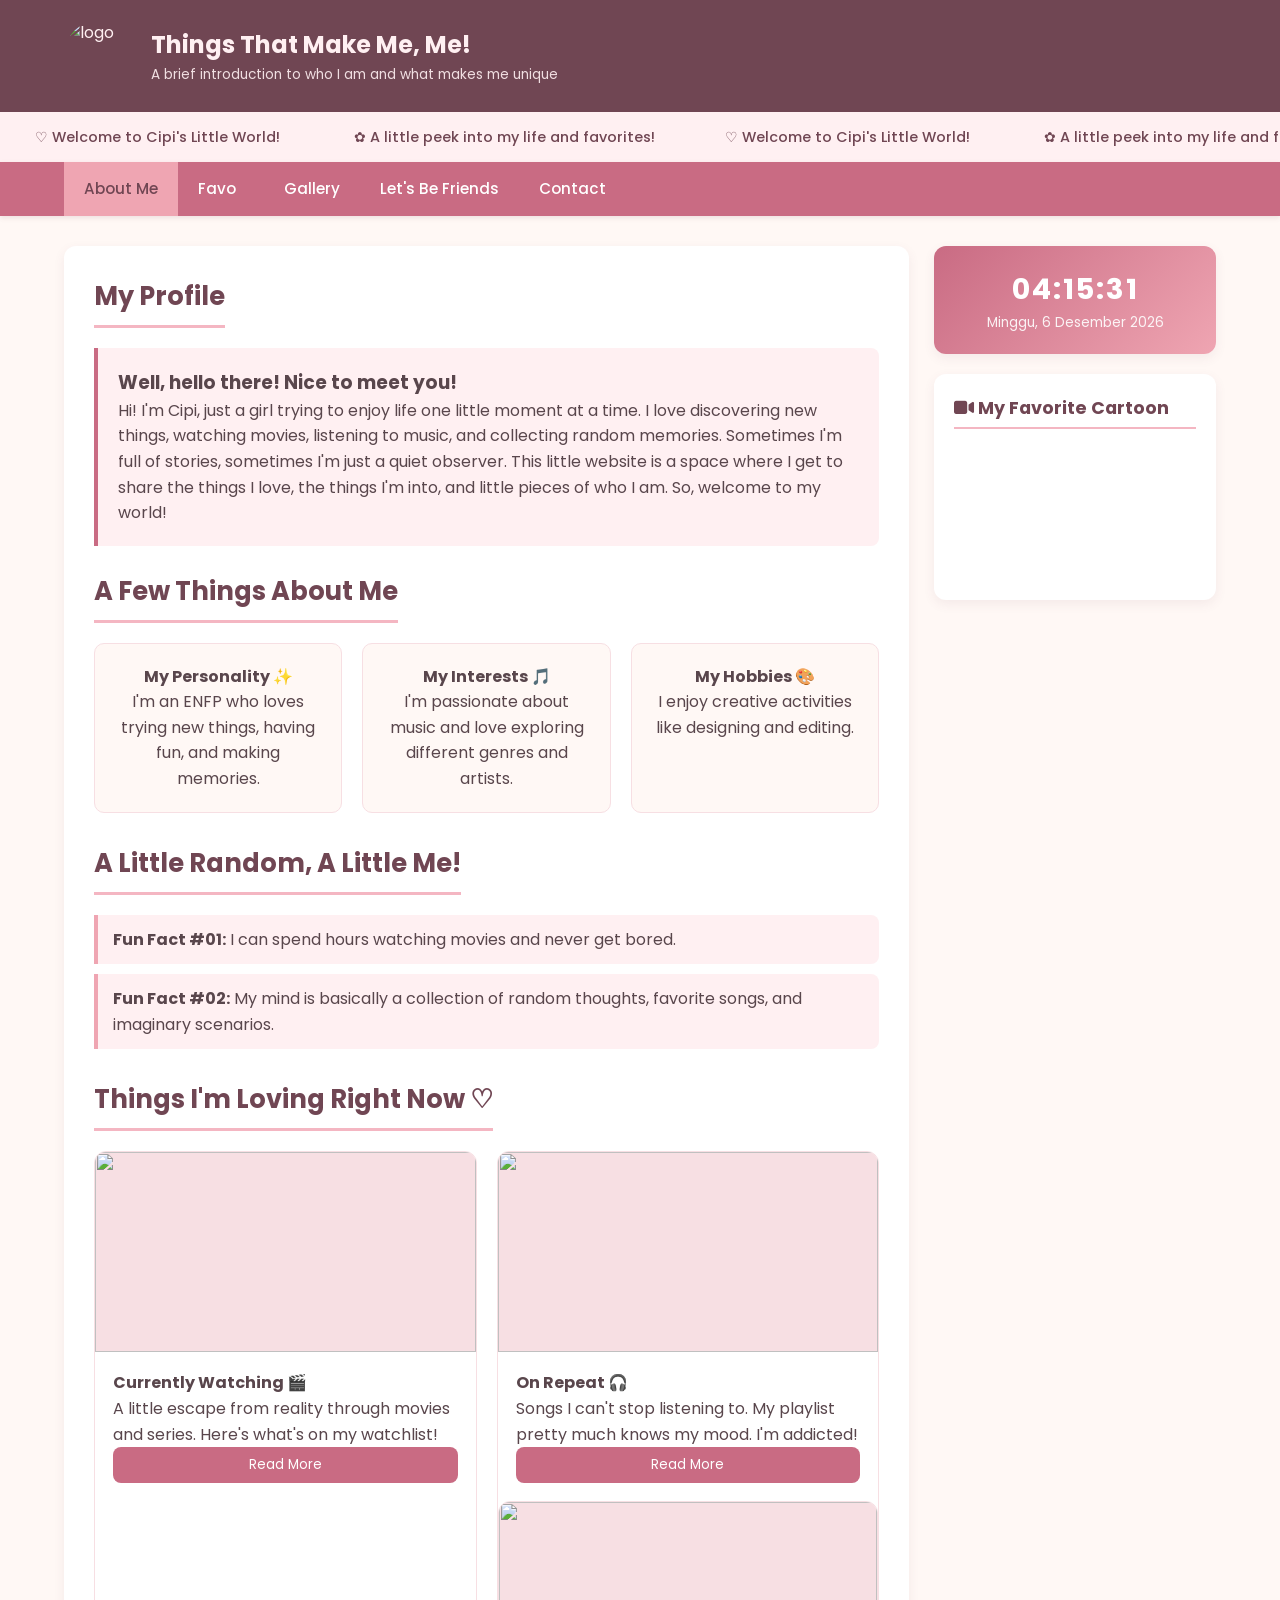
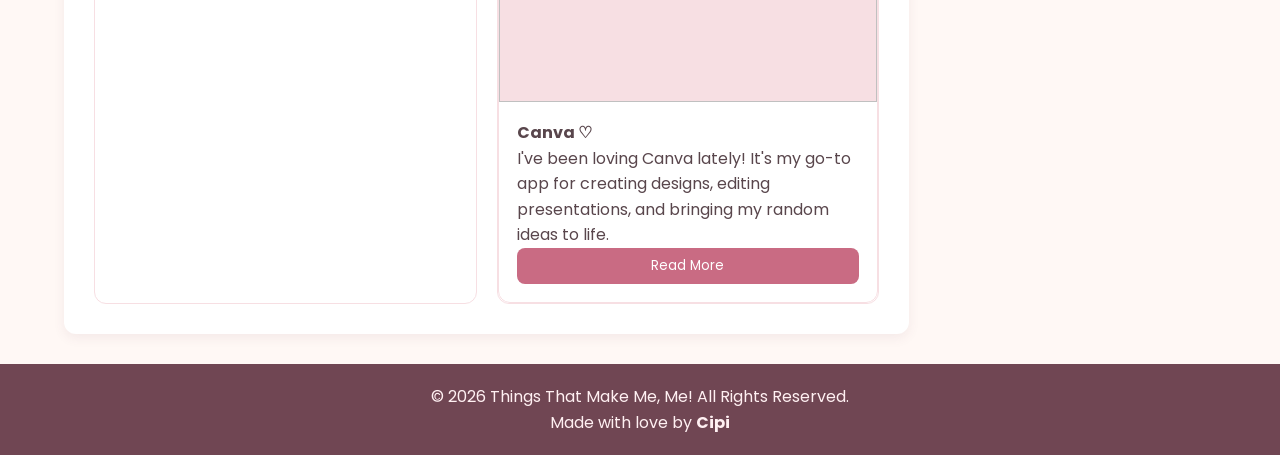
==== index.html @ 87992e9e "Add files via upload" ====
<!DOCTYPE html>
<html lang="id">
<head>
    <meta charset="UTF-8">
    <meta name="viewport" content="width=device-width, initial-scale=1.0">
    <title>Things That Make Me, Me!</title>
    <link rel="stylesheet" href="https://cdnjs.cloudflare.com/ajax/libs/font-awesome/6.4.0/css/all.min.css">
    <link href="https://fonts.googleapis.com/css2?family=Poppins:wght@300;400;500;600;700&display=swap" rel="stylesheet">
    <link rel="stylesheet" href="uts.css">
    <link rel="icon" type="image/x-icon" href="/uts/logocipi.jpeg"">
</head>
<body>

    <header>
        <div class="logo-container">
            <div class="logo-image">
                <img src="/uts/logocipi.jpeg"" alt="logo">
            </div>
            <div class="logo-text">
                <h1>Things That Make Me, Me!</h1>
                <p>A brief introduction to who I am and what makes me unique</p>
            </div>
        </div>
    </header>

    <div class="running-text">
    <div class="running-content">
        <div class="running-group">
            <span>♡ Welcome to Cipi's Little World!</span>
            <span>✿ A little peek into my life and favorites!</span>
        </div>

        <div class="running-group">
            <span>♡ Welcome to Cipi's Little World!</span>
            <span>✿ A little peek into my life and favorites!</span>
        </div>
    </div>
</div>

    <nav>
        <ul class="nav-list">
            <li class="nav-item active"><a href="aboutme.html" class="nav-link"> About Me</a></li>
            <li class="nav-item">
                <a href="favo.html" class="nav-link"> Favo <i class="favo-dropdown";"></i></a>
                <ul class="menu-favo-dropdown">
                    <li><a href="song.html"> Song</a></li>
                    <li><a href="apk.html"> Application</a></li>
                    <li><a href="film.html"> Film</a></li>
                </ul>
            </li>
            <li class="nav-item"><a href="gallery.html" class="nav-link"> Gallery</a></li>
            <li class="nav-item"><a href="letsbefriends.html" class="nav-link"> Let's Be Friends</a></li>
            <li class="nav-item"><a href="contact.html" class="nav-link"></i> Contact</a></li>
        </ul>
    </nav>

    <div class="container">
        <main>
            <h2 class="section-title">My Profile</h2>
            <div class="profile-card">
                <h3>Well, hello there! Nice to meet you!</h3>
                <p>Hi! I'm Cipi, just a girl trying to enjoy life one little moment at a time.
                    I love discovering new things, watching movies, listening to music, and collecting random memories.
                    Sometimes I'm full of stories, sometimes I'm just a quiet observer.
                    This little website is a space where I get to share the things I love, the things I'm into, and little pieces of who I am.
                    So, welcome to my world!</p>
            </div>

            <h2 class="section-title">A Few Things About Me</h2>
            <div class="card-grid">
                <div class="card-item">
                    <h4>My Personality ✨</h4>
                    <p> I'm an ENFP who loves trying new things, having fun, and making memories.</p>
                </div>
                <div class="card-item">
                    <h4>My Interests 🎵</h4>
                    <p>I'm passionate about music and love exploring different genres and artists.</p>
                </div>
                <div class="card-item">
                    <h4>My Hobbies 🎨</h4>
                    <p>I enjoy creative activities like designing and editing.</p>
                </div>
            </div>

            <h2 class="section-title" style="margin-top: 30px;">A Little Random, A Little Me!</h2>
            <ul class="random-list">
                <li class="random-item"> <strong>Fun Fact #01:</strong> I can spend hours watching movies and never get bored.</li>
                <li class="random-item"> <strong>Fun Fact #02:</strong> My mind is basically a collection of random thoughts, favorite songs, and imaginary scenarios.</li>
            </ul>

            <h2 class="section-title">Things I'm Loving Right Now ♡</h2>
            <div class="articles-grid">
                <div class="article-card">
                    <div><img src="/uts/avenger.jpg" class="article-img"></div>
                    <div class="article-body">
                        <!--urutan nonton marvel-->
                        <h4>Currently Watching 🎬</h4>
                        <p>A little escape from reality through movies and series. Here's what's on my watchlist!</p>
                        <button class="btn-readmore" ><a href="https://www.detik.com/pop/movie/d-7899947/urutan-nonton-film-marvel-berdasarkan-kronologis">Read More</a></button>
                    </div>
                </div>
                <div class="article-card">
                    <div><img src="/uts/lagu.jpg" class="article-img"></div>
                    <div class="article-body">
                        <!--let me know #jerseyclub-->
                        <h4>On Repeat 🎧</h4>
                        <p>Songs I can't stop listening to. My playlist pretty much knows my mood. I'm addicted!</p>
                        <button class="btn-readmore" ><a href="https://genius.com/Prodnissi-and-25hzz-wyw-my-sweetie-jerseyclub-lyrics">Read More</a></button>
                    </div>
                <div class="article-card">
                    <div><img src="/uts/canva.jpg" class="article-img"></div>
                    <div class="article-body">
                        <!--canva-->
                     <h4>Canva ♡</h4>
                     <p>I've been loving Canva lately! It's my go-to app for creating designs, editing presentations, and bringing my random ideas to life.</p>
                        <button class="btn-readmore" ><a href="https://www.kompasiana.com/tag/canva">Read More</a></button>
                    </div>
                </div>
            </div>
        </main>

        <aside>
            <div class="widget clock-widget">
                <div id="clock">00:00:00</div>
                <div id="date">Loading...</div>
            </div>
            <div class="widget">
                <h3 class="widget-title"><i class="fa-solid fa-video"></i> My Favorite Cartoon</h3>
                <div class="video-container">
                    <iframe width="560" height="315" src="https://www.youtube.com/embed/DdE87g6H0eM?si=eLp48s7agHbsijKU" title="YouTube video player" frameborder="0" allow="accelerometer; autoplay; clipboard-write; encrypted-media; gyroscope; picture-in-picture; web-share" referrerpolicy="strict-origin-when-cross-origin" allowfullscreen></iframe>
                </div>
            </div>
        </aside>
    </div>

    <footer>
        <p>&copy; 2026 Things That Make Me, Me! All Rights Reserved.</p>
        <p>Made with love by <strong> Cipi</strong></p>
    </footer>

    <script src="uts.js"></script>
</body>
</html>
---- uts.css ----
* {
    margin: 0;
    padding: 0;
    box-sizing: border-box;
    font-family: 'Poppins', sans-serif;
}

body {
    background-color: #FFF8F5;
    color: #59464C;
    line-height: 1.6;
    display: flex;
    flex-direction: column;
    min-height: 100vh;
}

header {
    background-size: cover;
    background-color: #704653;
    color: #FFF0F2;
    padding: 20px 5%;
    display: flex;
    justify-content: space-between;
    align-items: center;
    box-shadow: 0 4px 12px rgba(112, 70, 83, 0.12);
}

.logo-container {
    display: flex;
    align-items: center;
    gap: 15px;
}

.logo-image {
    width: 4.5rem;
    height: 4.5rem;
    border-radius: 50%;
    overflow: hidden;
}

.logo-container i {
    font-size: 2.5rem;
    color: #F4B6C2;
}

.logo-container img {
    width: 4.5rem;
}

.logo-text h1 {
    font-size: 1.5rem;
    font-weight: 700;
}

.logo-text p {
    font-size: 0.85rem;
    opacity: 0.9;
}

nav {
    background-color: #C96B83;
    position: sticky;
    top: 0;
    z-index: 1000;
    box-shadow: 0 2px 5px rgba(112, 70, 83, 0.12);
}

.nav-list {
    display: flex;
    list-style: none;
    padding: 0 5%;
}

.nav-item {
    position: relative;
}

.nav-link {
    display: flex;
    align-items: center;
    gap: 8px;
    padding: 15px 20px;
    color: #FFFFFF;
    text-decoration: none;
    font-weight: 500;
    font-size: 0.95rem;
    transition: background 0.3s;
}

.nav-link:hover,
.nav-item.active > .nav-link {
    background-color: #EFA5B2;
    color: #704653;
}

.menu-favo-dropdown {
    position: absolute;
    top: 100%;
    left: 0;
    background-color: #FFF0F2;
    min-width: 200px;
    box-shadow: 0 4px 12px rgba(112, 70, 83, 0.12);
    display: none;
    list-style: none;
    border-radius: 0 0 8px 8px;
    overflow: hidden;
    z-index: 1001;
}

.menu-favo-dropdown li a {
    color: #59464C;
    padding: 12px 20px;
    display: block;
    text-decoration: none;
    font-size: 0.9rem;
    border-bottom: 1px solid #F7DFE3;
}

.menu-favo-dropdown li a:hover {
    background-color: #F7DFE3;
    color: #B85C75;
}

.nav-item:hover .menu-favo-dropdown {
    display: block;
}

.container {
    max-width: 1200px;
    width: 90%;
    margin: 30px auto;
    display: grid;
    grid-template-columns: 3fr 1fr;
    gap: 25px;
    flex: 1;
}

main {
    background-color: #FFFFFF;
    padding: 30px;
    border-radius: 12px;
    box-shadow: 0 4px 12px rgba(112, 70, 83, 0.08);
}

.section-title {
    font-size: 1.6rem;
    color: #704653;
    margin-bottom: 20px;
    padding-bottom: 8px;
    border-bottom: 3px solid #F4B6C2;
    display: inline-block;
}

aside {
    display: flex;
    flex-direction: column;
    gap: 20px;
}

.widget {
    background-color: #FFFFFF;
    padding: 20px;
    border-radius: 12px;
    box-shadow: 0 4px 12px rgba(112, 70, 83, 0.08);
}

.widget-title {
    font-size: 1.1rem;
    color: #704653;
    margin-bottom: 15px;
    padding-bottom: 5px;
    border-bottom: 2px solid #F4B6C2;
}

.clock-widget {
    text-align: center;
    background: linear-gradient(135deg, #C96B83, #EFA5B2);
    color: #FFFFFF;
    border-radius: 12px;
    padding: 20px;
}

#clock {
    font-size: 1.8rem;
    font-weight: 700;
    letter-spacing: 2px;
}

#date {
    font-size: 0.85rem;
    opacity: 0.9;
}

.video-container {
    position: relative;
    padding-bottom: 56.25%;
    height: 0;
    overflow: hidden;
    border-radius: 8px;
}

.video-container iframe {
    position: absolute;
    top: 0;
    left: 0;
    width: 100%;
    height: 100%;
    border: 0;
}

.profile-card {
    background: #FFF0F2;
    border-left: 4px solid #C96B83;
    padding: 20px;
    border-radius: 0 8px 8px 0;
    margin-bottom: 25px;
}

.card-grid {
    display: grid;
    grid-template-columns: repeat(auto-fit, minmax(200px, 1fr));
    gap: 20px;
}

.card-item {
    background-color: #FFF8F5;
    border: 1px solid #F7DFE3;
    padding: 20px;
    border-radius: 10px;
    text-align: center;
}

.card-item i {
    font-size: 2.5rem;
    color: #C96B83;
    margin-bottom: 15px;
}

.random-list {
    list-style: none;
    margin-bottom: 30px;
}

.random-item {
    padding: 12px 15px;
    background: #FFF0F2;
    border-left: 4px solid #EFA5B2;
    margin-bottom: 10px;
    border-radius: 0 8px 8px 0;
}

.articles-grid {
    display: grid;
    grid-template-columns: repeat(auto-fit, minmax(220px, 1fr));
    gap: 20px;
}

.article-card {
    background-color: #FFFFFF;
    border: 1px solid #F7DFE3;
    border-radius: 12px;
    overflow: hidden;
    display: flex;
    flex-direction: column;
    width: 100%;
}

.article-card > div:first-child {
    width: 100%;
    height: 200px;
    overflow: hidden;
}

.article-card a {
    text-decoration: none;
    color: #FFFFFF;
}

.article-img {
    height: 100%;
    background-color: #F7DFE3;
    display: block;
    align-items: center;
    justify-content: center;
    color: #B9A7AB;
    font-size: 2rem;
    width: 100%;
    object-fit: cover;
}

.article-body {
    width: 100%;
    padding: 18px;
    display: flex;
    flex-direction: column;
    flex-grow: 1;
}

.btn-readmore,
.btn-submit {
    width: 100% ;
    background-color: #C96B83;
    color: #FFFFFF;
    border: none;
    padding: 8px 15px;
    border-radius: 8px;
    cursor: pointer;
    text-decoration: none;
    display: inline-block;
    transition: background 0.3s;
}

.btn-readmore:hover,
.btn-submit:hover {
    background-color: #704653;
}

.btn-submit {
    padding: 12px 25px;
    font-size: 1rem;
}

.form-group {
    margin-bottom: 18px;
}

.form-group label {
    display: block;
    margin-bottom: 6px;
    font-weight: 500;
    color: #704653;
}

.form-control {
    width: 100%;
    padding: 10px 12px;
    border: 1px solid #E8DDDF;
    border-radius: 6px;
    outline: none;
}

.form-control:focus {
    border-color: #C96B83;
}

.gallery-grid {
    display: grid;
    grid-template-columns: repeat(auto-fit, minmax(180px, 1fr));
    gap: 15px;
}

.gallery-item {
    width: 100%;
    aspect-ratio: 1 / 1;
    overflow: hidden;
    border-radius: 8px;
}

.gallery-item img {
    width: 100%;
    height: 100%;
    object-fit: cover;
    display: block;
}

.contact-info {
    display: grid;
    grid-template-columns: repeat(auto-fit, minmax(200px, 1fr));
    gap: 20px;
    margin-bottom: 30px;
}

.contact-card {
    background: #FFF0F2;
    padding: 15px;
    border-radius: 10px;
    display: flex;
    align-items: center;
    gap: 15px;
}

footer {
    background-color: #704653;
    color: #FFF0F2;
    text-align: center;
    padding: 20px;
    margin-top: auto;
}

.running-text {
    width: 100%;
    overflow: hidden;
    background-color: #FFF0F2;
    color: #C96B83;
    padding: 12px 0;
    white-space: nowrap;
}

.running-content {
    display: flex;
    width: max-content;
    animation: marqueeMove 18s linear infinite;
    will-change: transform;
}

.running-group span {
    font-size: 0.9rem;
    font-weight: 500;
    padding: 0 35px;
    color: #704653;
}

.running-group span {
    font-size: 0.9rem;
    font-weight: 500;
    padding: 0 35px;
}

@keyframes marqueeMove {
    0% {
        transform: translateX(0);
    }

    100% {
        transform: translateX(-50%);
    }
}

.running-text:hover .running-content {
    animation-play-state: paused;
}
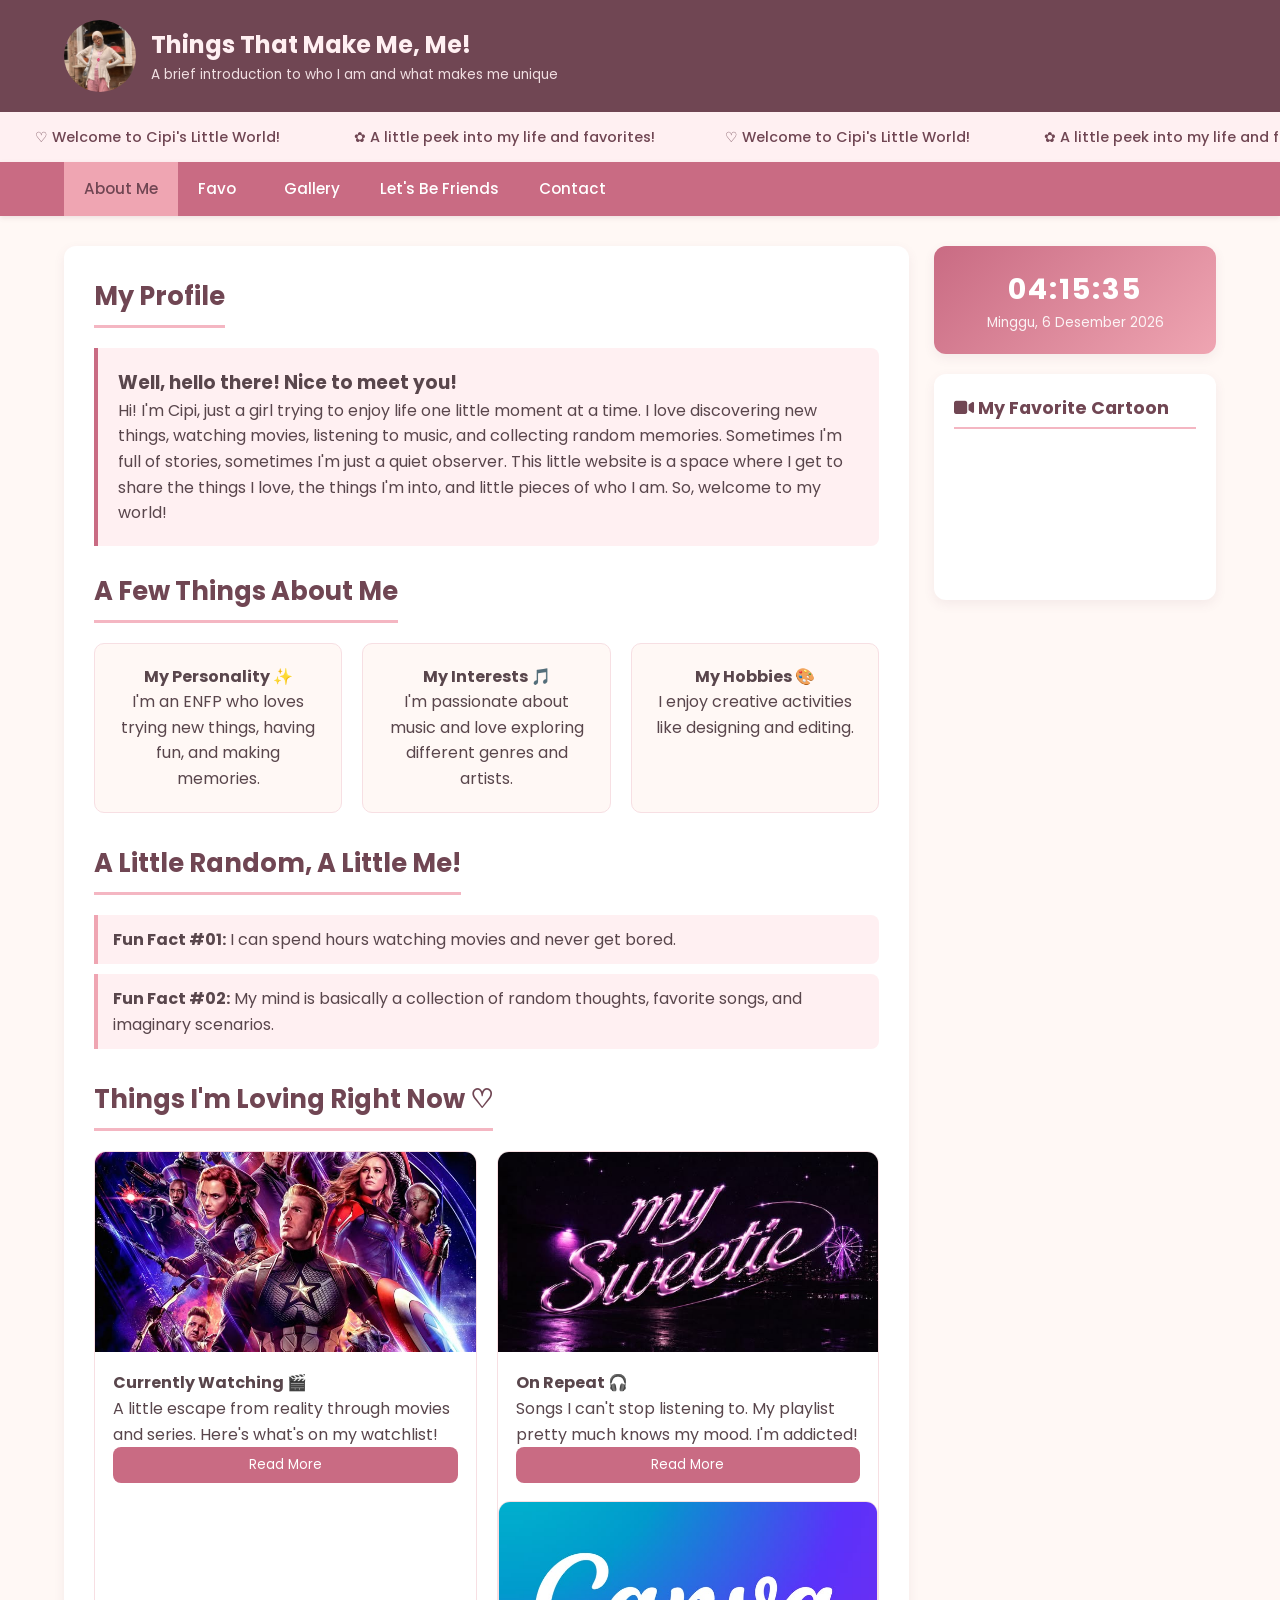
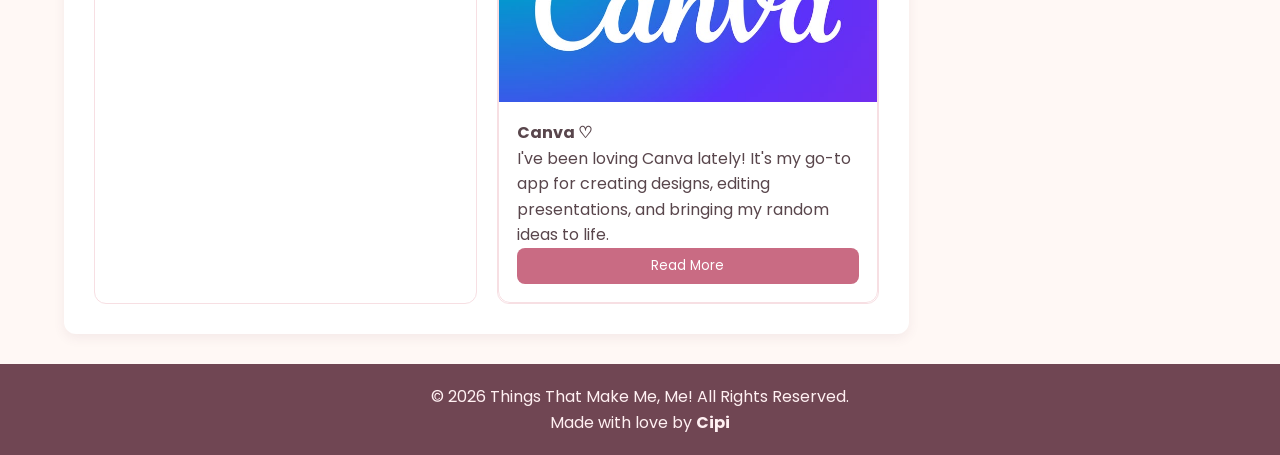
==== commit 94bb8db3: "Fix HTML structure and update image paths" ====
--- a/index.html
+++ b/index.html
@@ -7,14 +7,14 @@
     <link rel="stylesheet" href="https://cdnjs.cloudflare.com/ajax/libs/font-awesome/6.4.0/css/all.min.css">
     <link href="https://fonts.googleapis.com/css2?family=Poppins:wght@300;400;500;600;700&display=swap" rel="stylesheet">
     <link rel="stylesheet" href="uts.css">
-    <link rel="icon" type="image/x-icon" href="/uts/logocipi.jpeg"">
+    <link rel="icon" type="image/x-icon" href="logocipi.jpeg"">
 </head>
 <body>
 
     <header>
         <div class="logo-container">
             <div class="logo-image">
-                <img src="/uts/logocipi.jpeg"" alt="logo">
+                <img src="logocipi.jpeg"" alt="logo">
             </div>
             <div class="logo-text">
                 <h1>Things That Make Me, Me!</h1>
@@ -91,7 +91,7 @@
             <h2 class="section-title">Things I'm Loving Right Now ♡</h2>
             <div class="articles-grid">
                 <div class="article-card">
-                    <div><img src="/uts/avenger.jpg" class="article-img"></div>
+                    <div><img src="avenger.jpg" class="article-img"></div>
                     <div class="article-body">
                         <!--urutan nonton marvel-->
                         <h4>Currently Watching 🎬</h4>
@@ -100,7 +100,7 @@
                     </div>
                 </div>
                 <div class="article-card">
-                    <div><img src="/uts/lagu.jpg" class="article-img"></div>
+                    <div><img src="lagu.jpg" class="article-img"></div>
                     <div class="article-body">
                         <!--let me know #jerseyclub-->
                         <h4>On Repeat 🎧</h4>
@@ -108,7 +108,7 @@
                         <button class="btn-readmore" ><a href="https://genius.com/Prodnissi-and-25hzz-wyw-my-sweetie-jerseyclub-lyrics">Read More</a></button>
                     </div>
                 <div class="article-card">
-                    <div><img src="/uts/canva.jpg" class="article-img"></div>
+                    <div><img src="canva.jpg" class="article-img"></div>
                     <div class="article-body">
                         <!--canva-->
                      <h4>Canva ♡</h4>
@@ -140,4 +140,4 @@
 
     <script src="uts.js"></script>
 </body>
-</html>+</html>
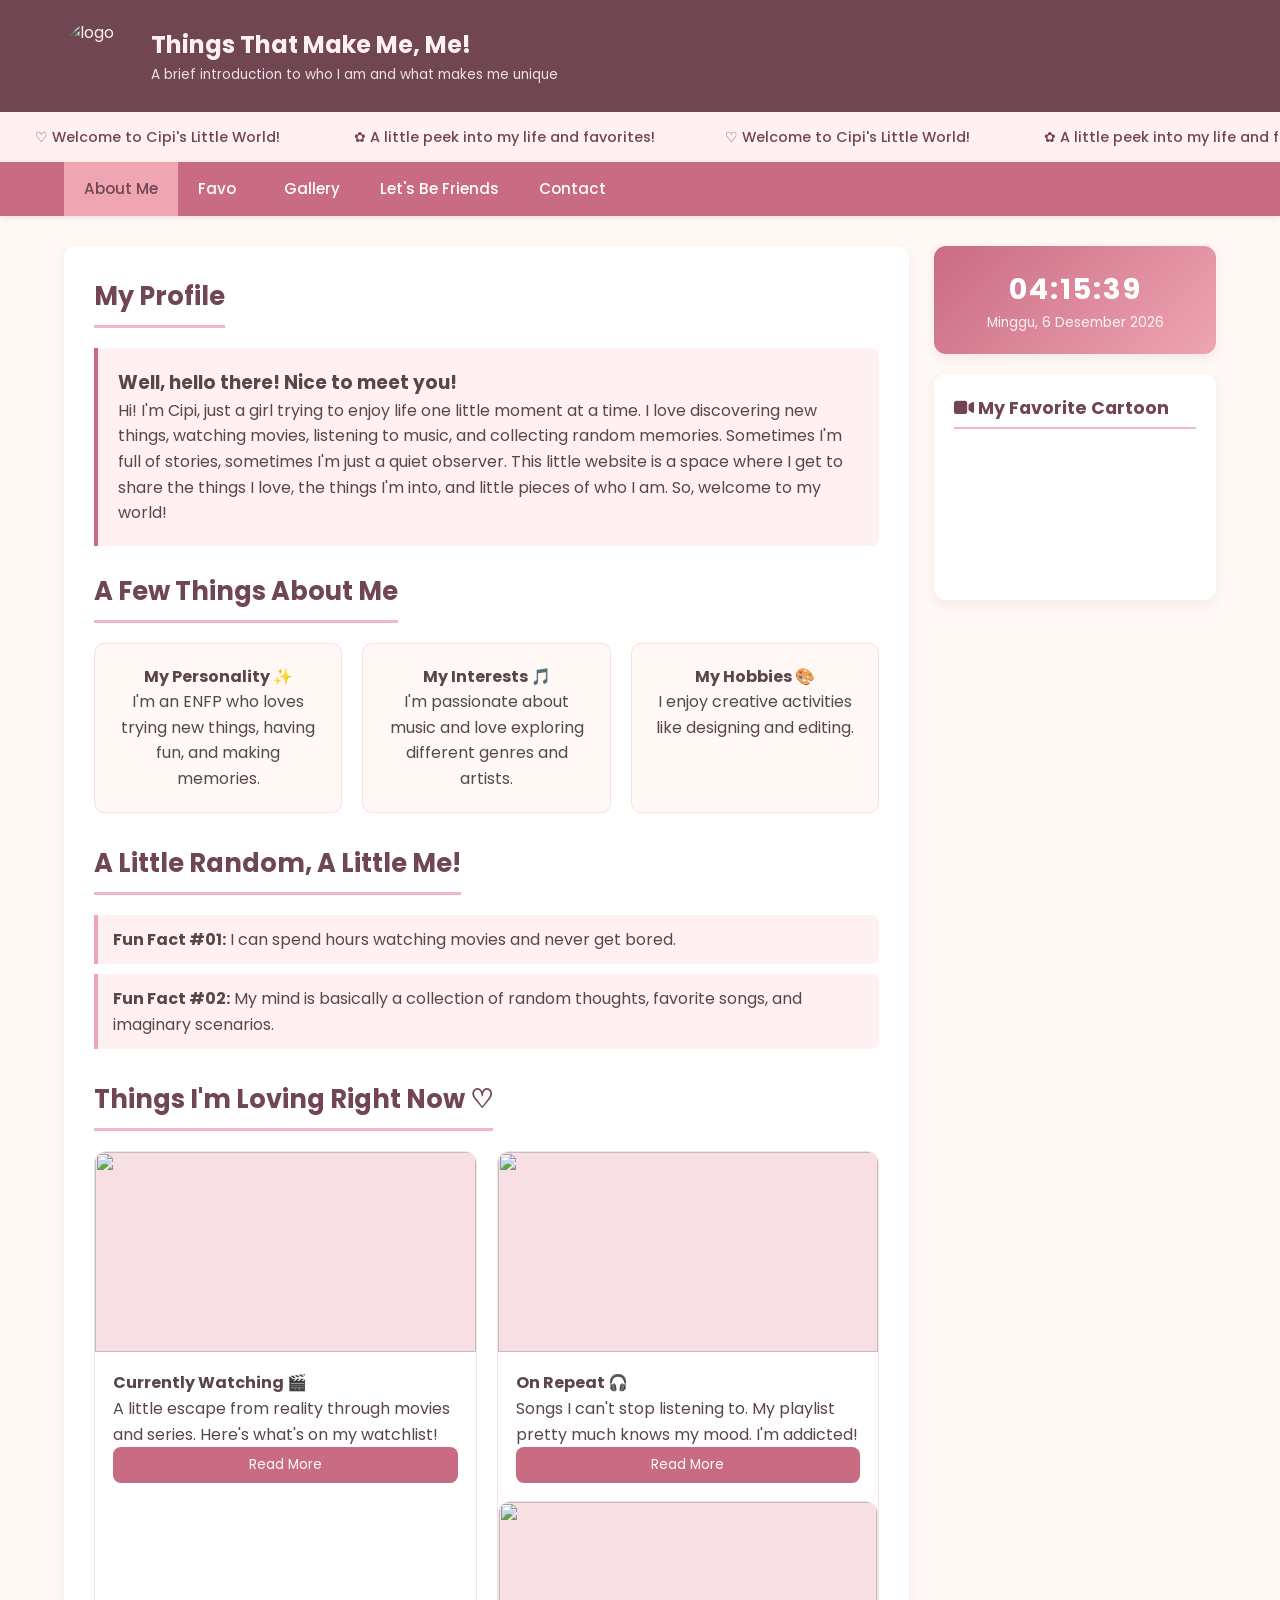
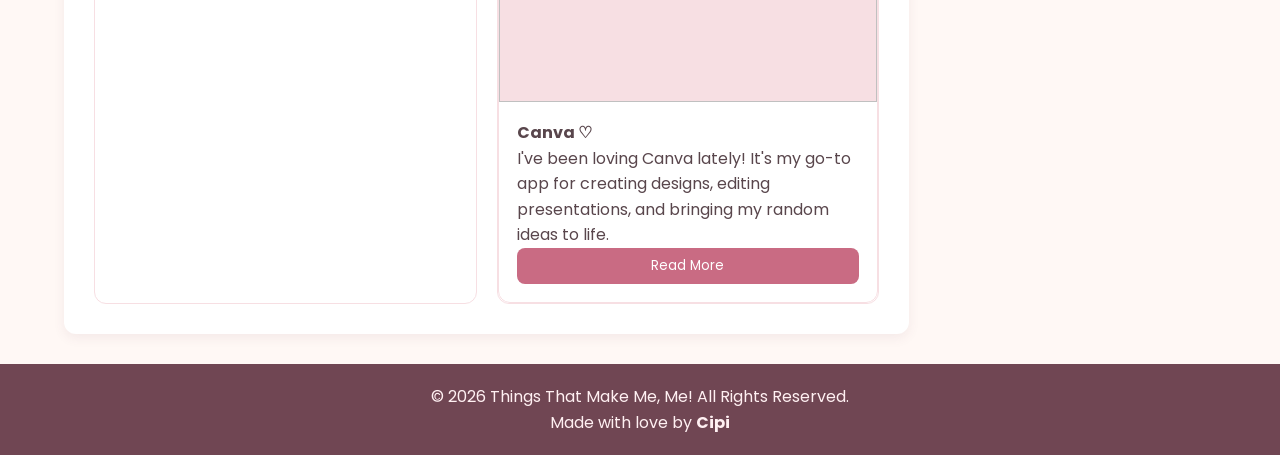
==== commit 3cc8f83c: "Add files via upload" ====
--- a/index.html
+++ b/index.html
@@ -7,14 +7,14 @@
     <link rel="stylesheet" href="https://cdnjs.cloudflare.com/ajax/libs/font-awesome/6.4.0/css/all.min.css">
     <link href="https://fonts.googleapis.com/css2?family=Poppins:wght@300;400;500;600;700&display=swap" rel="stylesheet">
     <link rel="stylesheet" href="uts.css">
-    <link rel="icon" type="image/x-icon" href="logocipi.jpeg"">
+    <link rel="icon" type="image/x-icon" href="/uts/logocipi.jpeg"">
 </head>
 <body>
 
     <header>
         <div class="logo-container">
             <div class="logo-image">
-                <img src="logocipi.jpeg"" alt="logo">
+                <img src="/uts/logocipi.jpeg"" alt="logo">
             </div>
             <div class="logo-text">
                 <h1>Things That Make Me, Me!</h1>
@@ -39,9 +39,9 @@
 
     <nav>
         <ul class="nav-list">
-            <li class="nav-item active"><a href="aboutme.html" class="nav-link"> About Me</a></li>
+            <li class="nav-item active"><a href="index.html" class="nav-link"> About Me</a></li>
             <li class="nav-item">
-                <a href="favo.html" class="nav-link"> Favo <i class="favo-dropdown";"></i></a>
+                <a href="favo.html" class="nav-link"> Favo <i class="fa-solid fa-chevron-down;"></i></a>
                 <ul class="menu-favo-dropdown">
                     <li><a href="song.html"> Song</a></li>
                     <li><a href="apk.html"> Application</a></li>
@@ -91,7 +91,7 @@
             <h2 class="section-title">Things I'm Loving Right Now ♡</h2>
             <div class="articles-grid">
                 <div class="article-card">
-                    <div><img src="avenger.jpg" class="article-img"></div>
+                    <div><img src="/uts/avenger.jpg" class="article-img"></div>
                     <div class="article-body">
                         <!--urutan nonton marvel-->
                         <h4>Currently Watching 🎬</h4>
@@ -100,7 +100,7 @@
                     </div>
                 </div>
                 <div class="article-card">
-                    <div><img src="lagu.jpg" class="article-img"></div>
+                    <div><img src="/uts/lagu.jpg" class="article-img"></div>
                     <div class="article-body">
                         <!--let me know #jerseyclub-->
                         <h4>On Repeat 🎧</h4>
@@ -108,7 +108,7 @@
                         <button class="btn-readmore" ><a href="https://genius.com/Prodnissi-and-25hzz-wyw-my-sweetie-jerseyclub-lyrics">Read More</a></button>
                     </div>
                 <div class="article-card">
-                    <div><img src="canva.jpg" class="article-img"></div>
+                    <div><img src="/uts/canva.jpg" class="article-img"></div>
                     <div class="article-body">
                         <!--canva-->
                      <h4>Canva ♡</h4>
@@ -140,4 +140,4 @@
 
     <script src="uts.js"></script>
 </body>
-</html>
+</html>
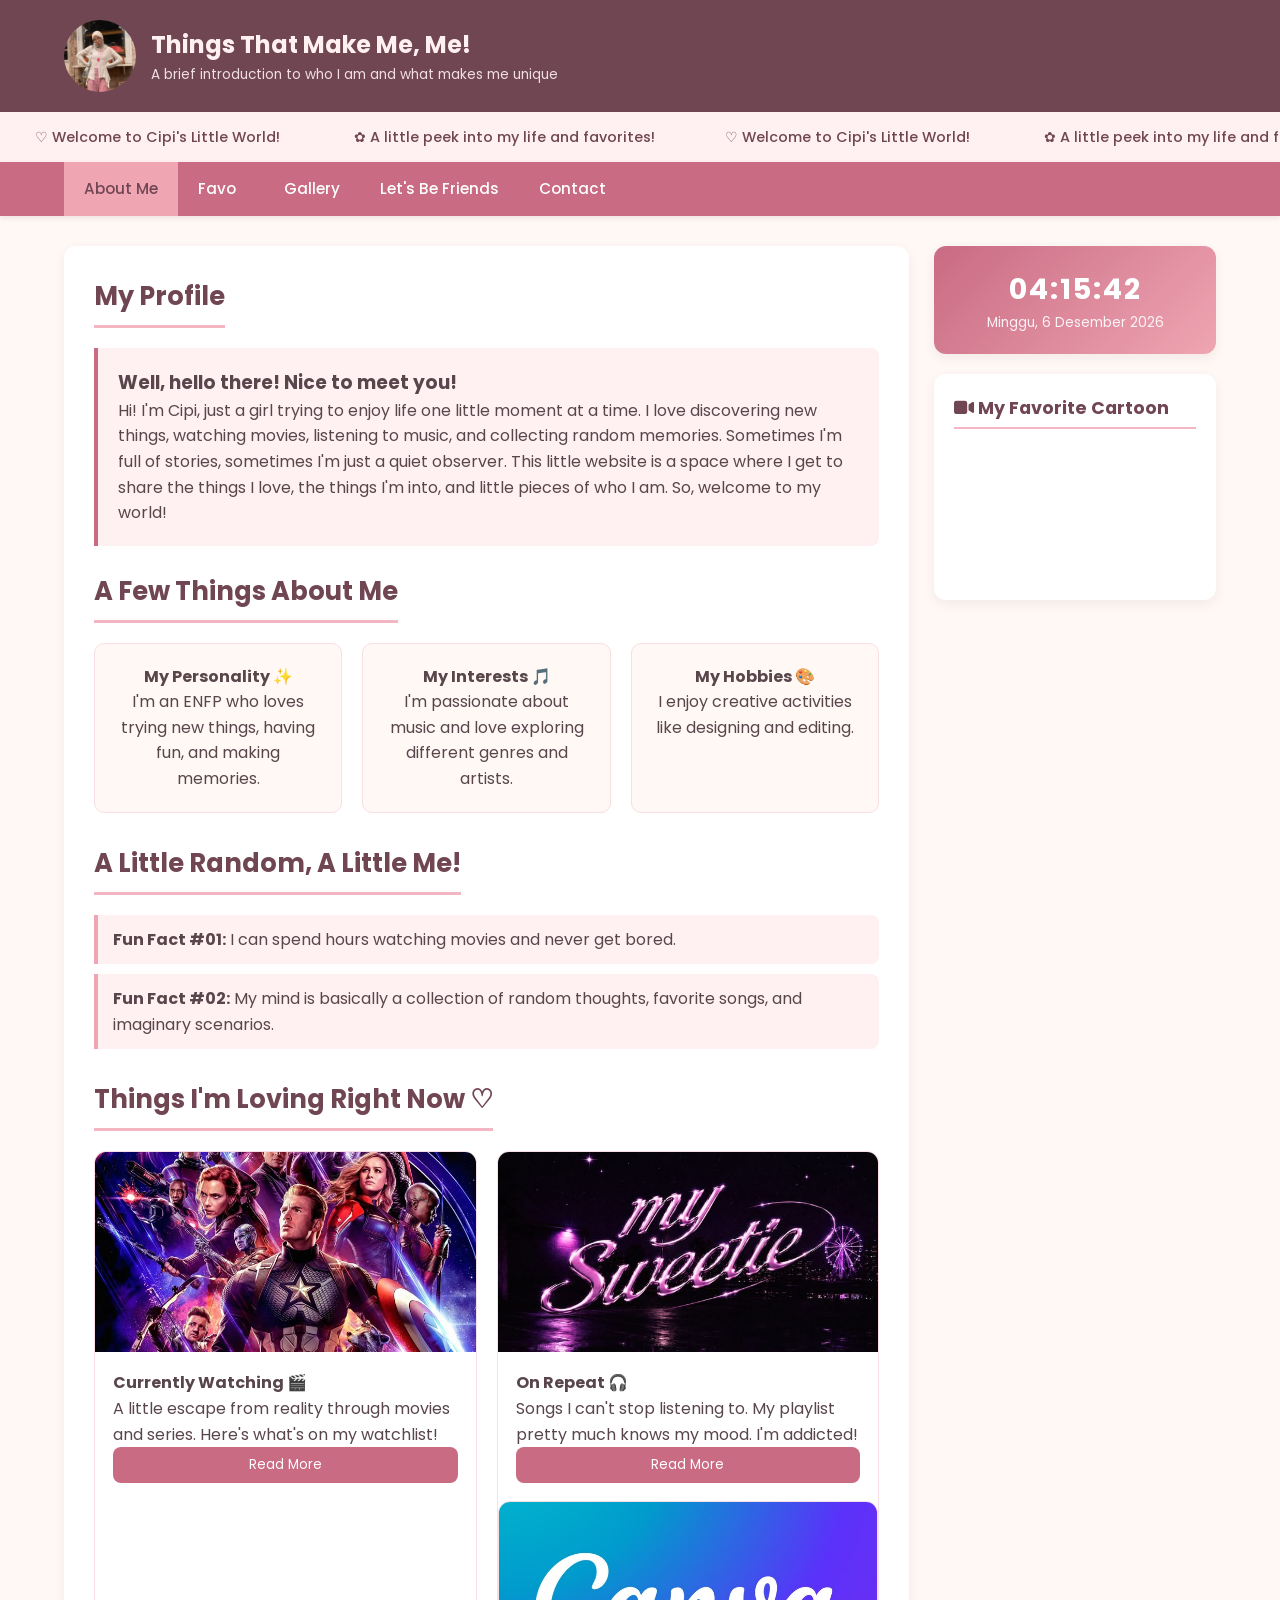
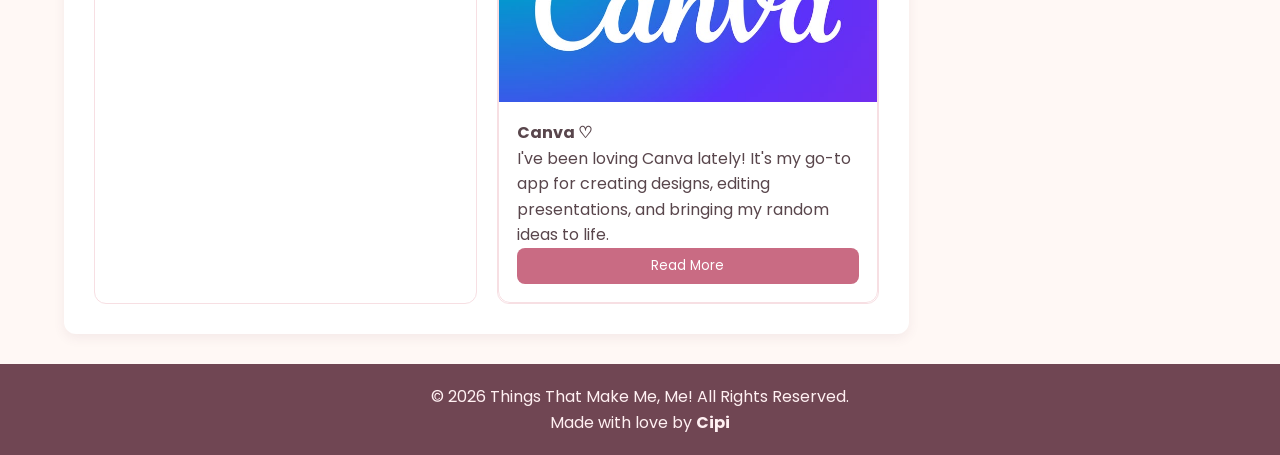
==== commit 97491d29: "Update index.html" ====
--- a/index.html
+++ b/index.html
@@ -7,14 +7,14 @@
     <link rel="stylesheet" href="https://cdnjs.cloudflare.com/ajax/libs/font-awesome/6.4.0/css/all.min.css">
     <link href="https://fonts.googleapis.com/css2?family=Poppins:wght@300;400;500;600;700&display=swap" rel="stylesheet">
     <link rel="stylesheet" href="uts.css">
-    <link rel="icon" type="image/x-icon" href="/uts/logocipi.jpeg"">
+    <link rel="icon" type="image/x-icon" href="logocipi.jpeg"">
 </head>
 <body>
 
     <header>
         <div class="logo-container">
             <div class="logo-image">
-                <img src="/uts/logocipi.jpeg"" alt="logo">
+                <img src="logocipi.jpeg"" alt="logo">
             </div>
             <div class="logo-text">
                 <h1>Things That Make Me, Me!</h1>
@@ -91,7 +91,7 @@
             <h2 class="section-title">Things I'm Loving Right Now ♡</h2>
             <div class="articles-grid">
                 <div class="article-card">
-                    <div><img src="/uts/avenger.jpg" class="article-img"></div>
+                    <div><img src="avenger.jpg" class="article-img"></div>
                     <div class="article-body">
                         <!--urutan nonton marvel-->
                         <h4>Currently Watching 🎬</h4>
@@ -100,7 +100,7 @@
                     </div>
                 </div>
                 <div class="article-card">
-                    <div><img src="/uts/lagu.jpg" class="article-img"></div>
+                    <div><img src="lagu.jpg" class="article-img"></div>
                     <div class="article-body">
                         <!--let me know #jerseyclub-->
                         <h4>On Repeat 🎧</h4>
@@ -108,7 +108,7 @@
                         <button class="btn-readmore" ><a href="https://genius.com/Prodnissi-and-25hzz-wyw-my-sweetie-jerseyclub-lyrics">Read More</a></button>
                     </div>
                 <div class="article-card">
-                    <div><img src="/uts/canva.jpg" class="article-img"></div>
+                    <div><img src="canva.jpg" class="article-img"></div>
                     <div class="article-body">
                         <!--canva-->
                      <h4>Canva ♡</h4>
@@ -140,4 +140,4 @@
 
     <script src="uts.js"></script>
 </body>
-</html>+</html>
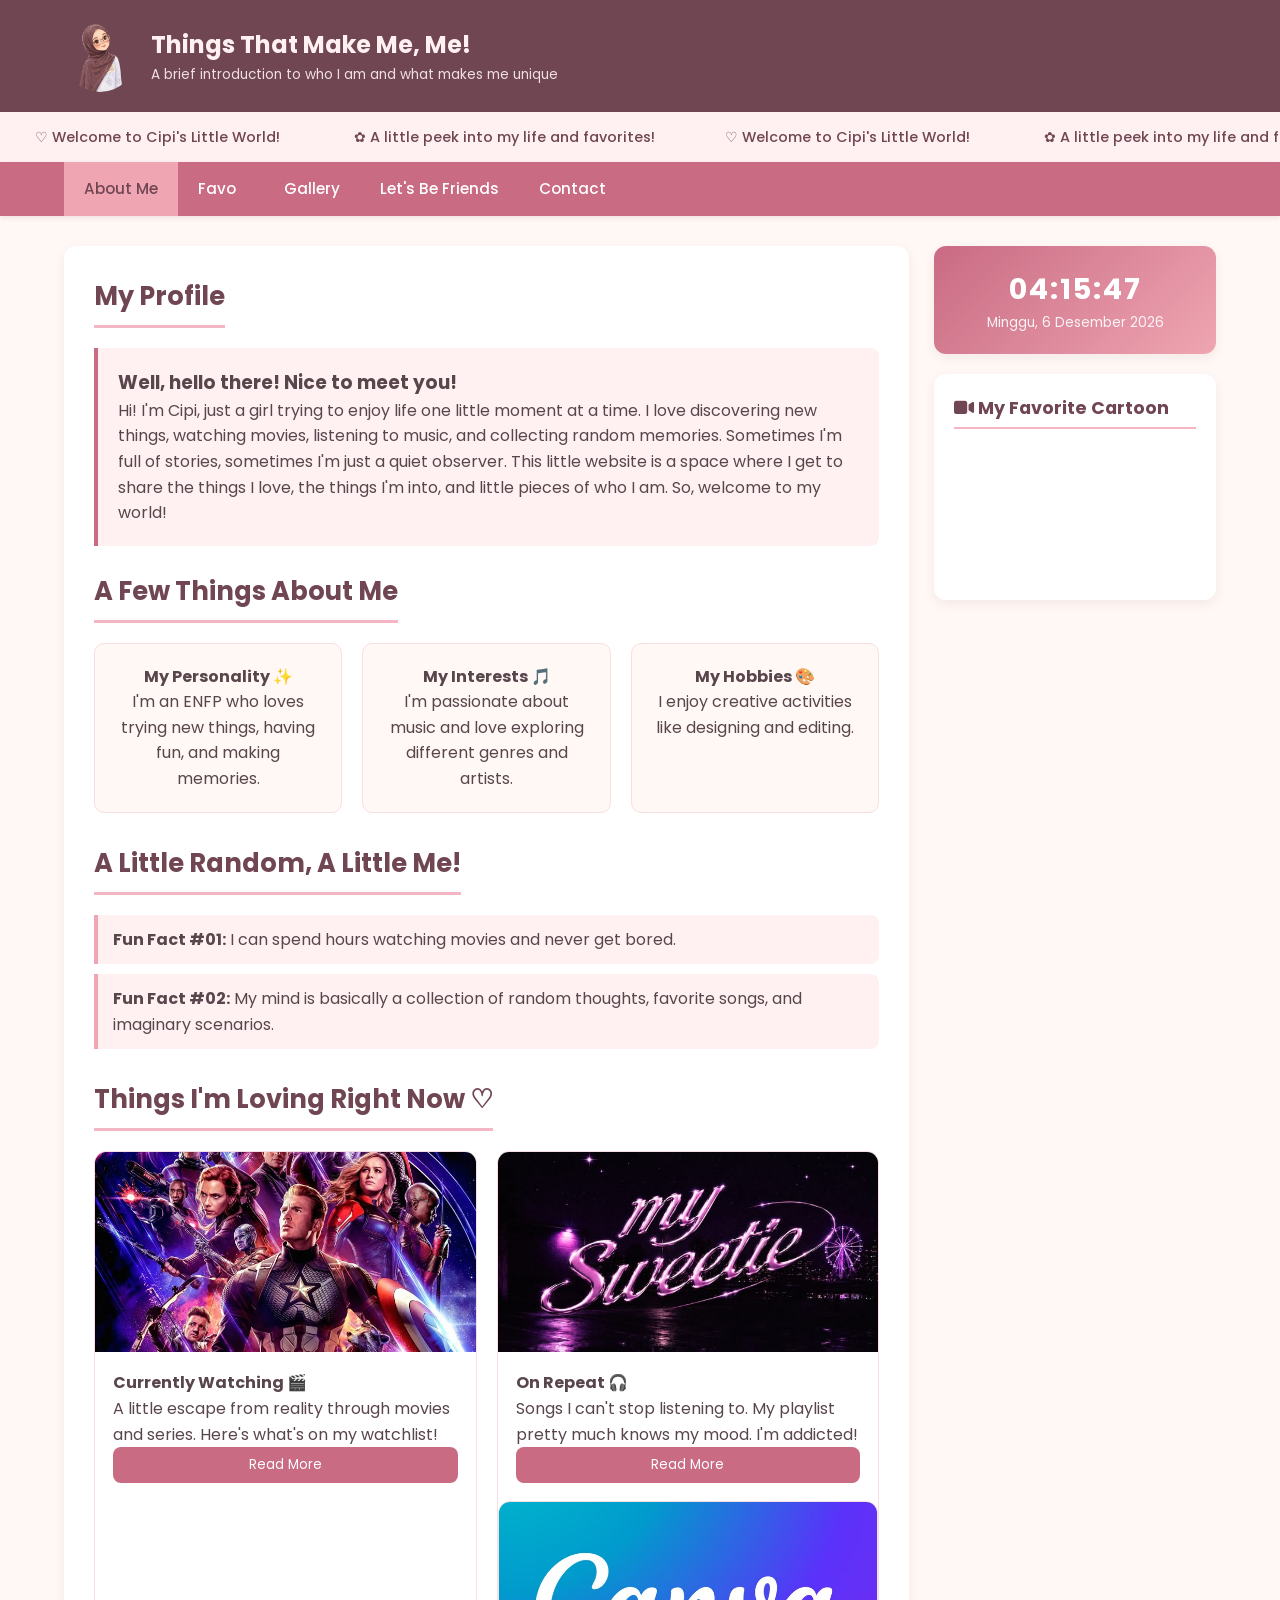
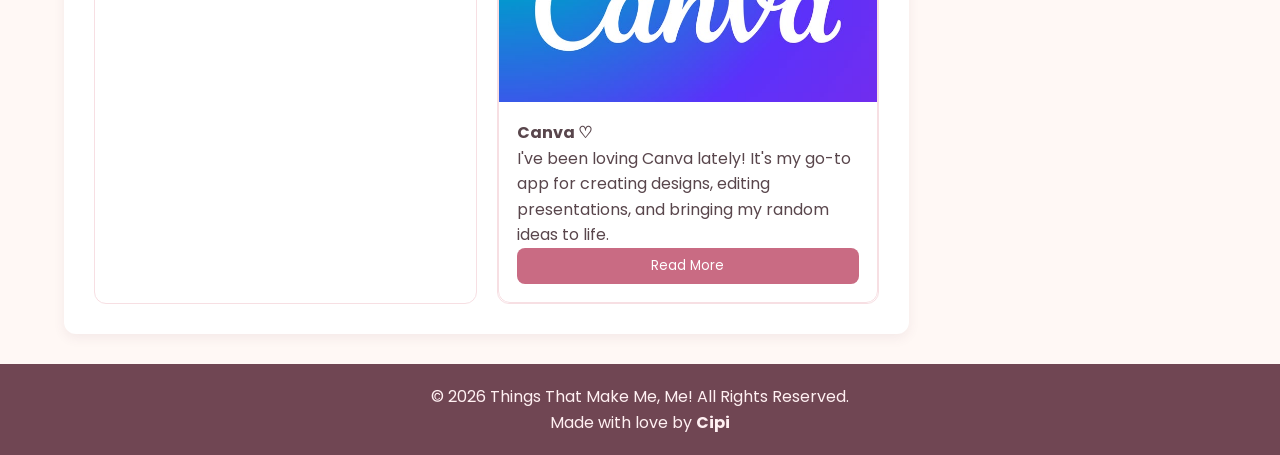
==== commit d42fbfbf: "Update index.html" ====
--- a/index.html
+++ b/index.html
@@ -7,14 +7,14 @@
     <link rel="stylesheet" href="https://cdnjs.cloudflare.com/ajax/libs/font-awesome/6.4.0/css/all.min.css">
     <link href="https://fonts.googleapis.com/css2?family=Poppins:wght@300;400;500;600;700&display=swap" rel="stylesheet">
     <link rel="stylesheet" href="uts.css">
-    <link rel="icon" type="image/x-icon" href="logocipi.jpeg"">
+    <link rel="icon" type="image/x-icon" href="logocipi.png">
 </head>
 <body>
 
     <header>
         <div class="logo-container">
             <div class="logo-image">
-                <img src="logocipi.jpeg"" alt="logo">
+                <img src="logocipi.png" alt="logo">
             </div>
             <div class="logo-text">
                 <h1>Things That Make Me, Me!</h1>
@@ -25,6 +25,11 @@
 
     <div class="running-text">
     <div class="running-content">
+        <div class="running-group">
+            <span>♡ Welcome to Cipi's Little World!</span>
+            <span>✿ A little peek into my life and favorites!</span>
+        </div>
+
         <div class="running-group">
             <span>♡ Welcome to Cipi's Little World!</span>
             <span>✿ A little peek into my life and favorites!</span>
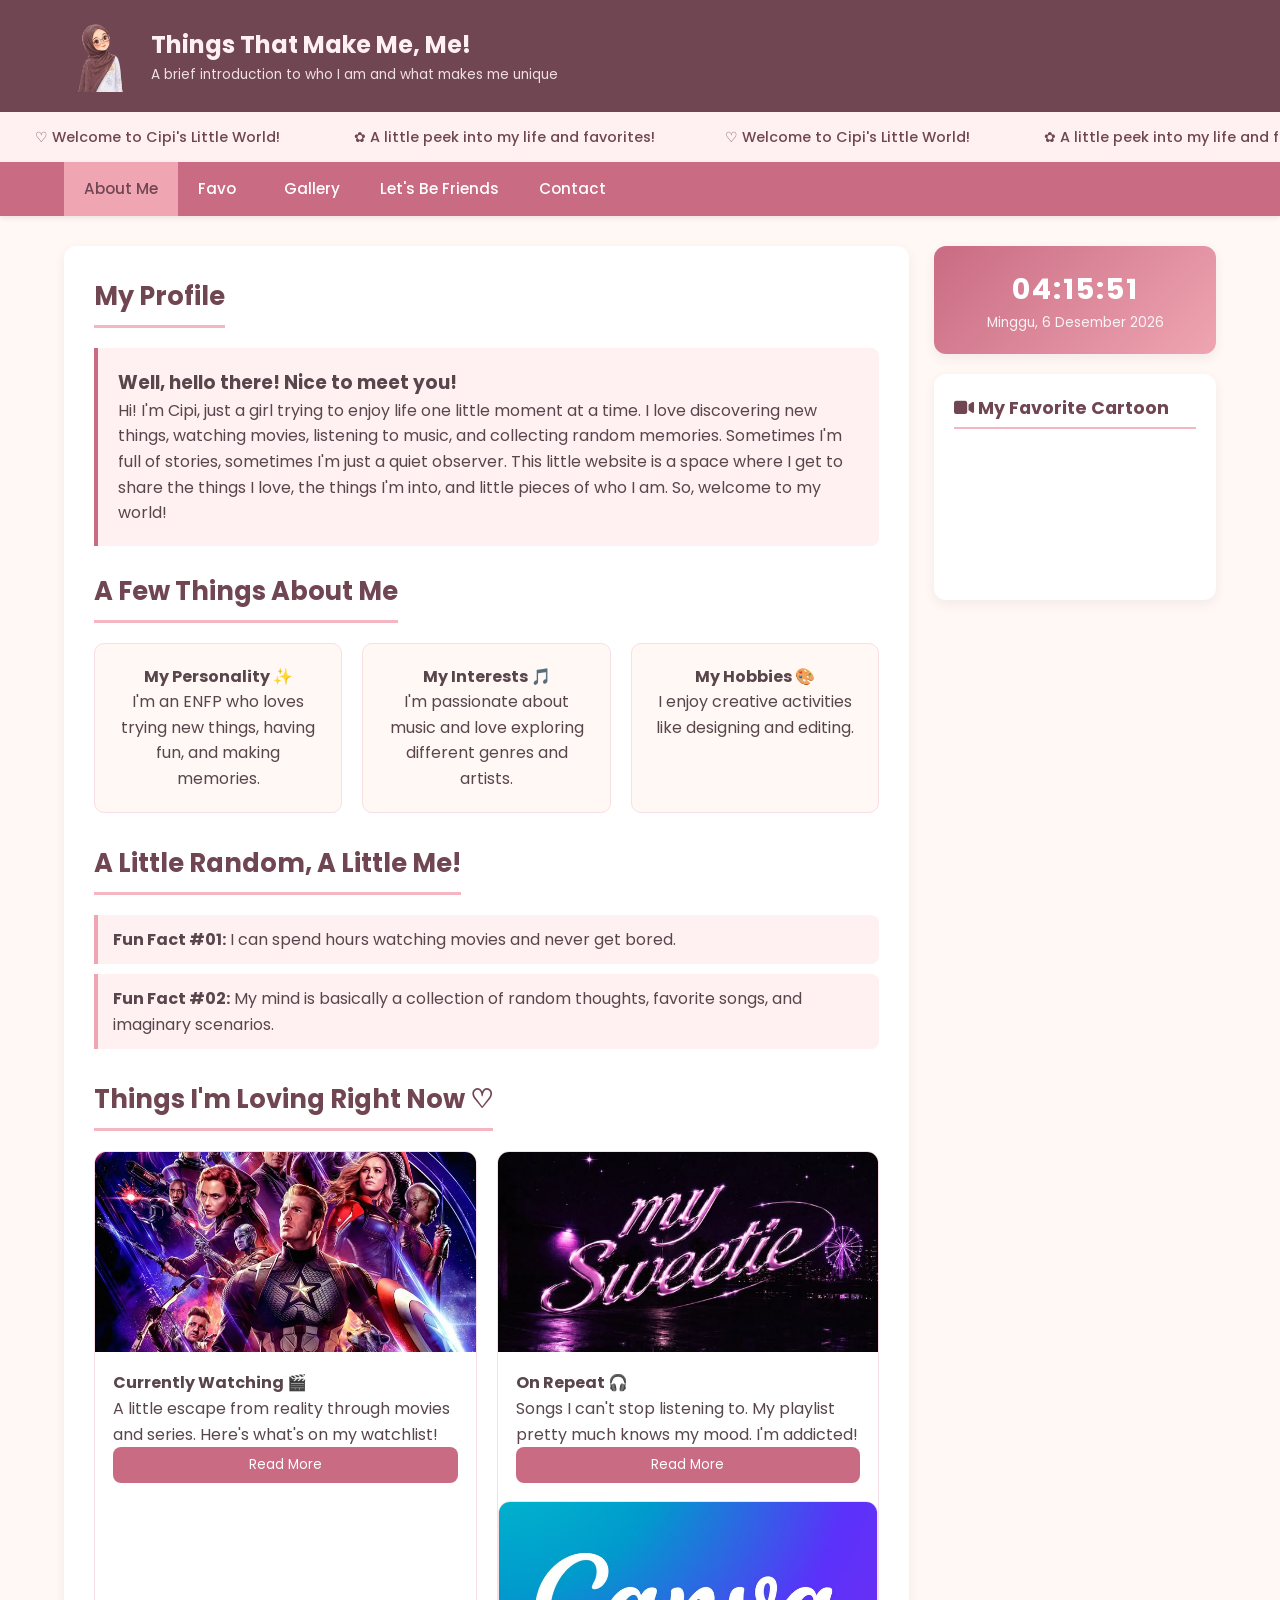
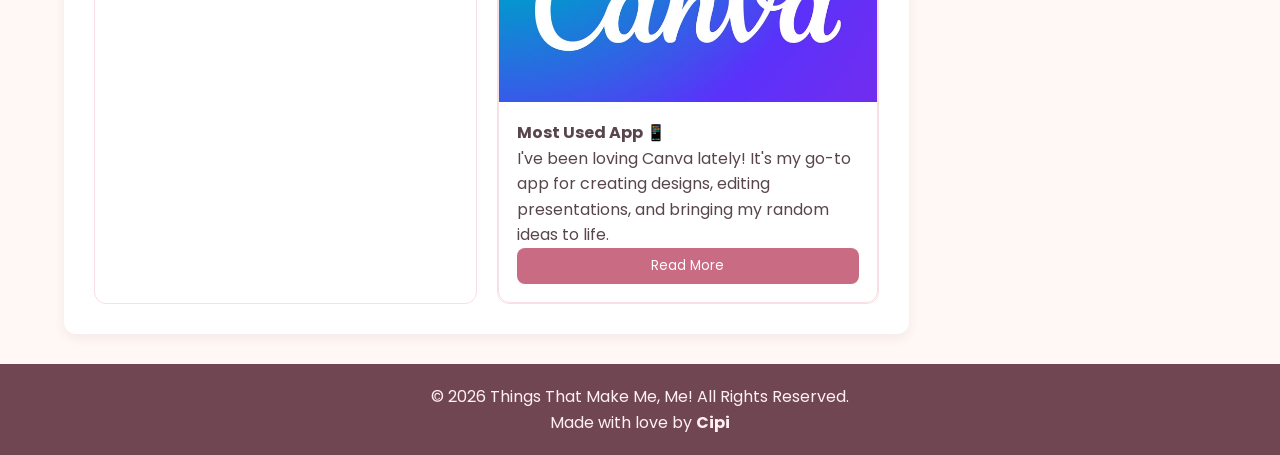
==== commit 8cbe3a2c: "Update index.html" ====
--- a/index.html
+++ b/index.html
@@ -116,7 +116,7 @@
                     <div><img src="canva.jpg" class="article-img"></div>
                     <div class="article-body">
                         <!--canva-->
-                     <h4>Canva ♡</h4>
+                     <h4>Most Used App 📱</h4>
                      <p>I've been loving Canva lately! It's my go-to app for creating designs, editing presentations, and bringing my random ideas to life.</p>
                         <button class="btn-readmore" ><a href="https://www.kompasiana.com/tag/canva">Read More</a></button>
                     </div>
--- a/uts.css
+++ b/uts.css
@@ -35,7 +35,6 @@
 .logo-image {
     width: 4.5rem;
     height: 4.5rem;
-    border-radius: 50%;
     overflow: hidden;
 }
 
@@ -429,4 +428,4 @@
 
 .running-text:hover .running-content {
     animation-play-state: paused;
-}+}
